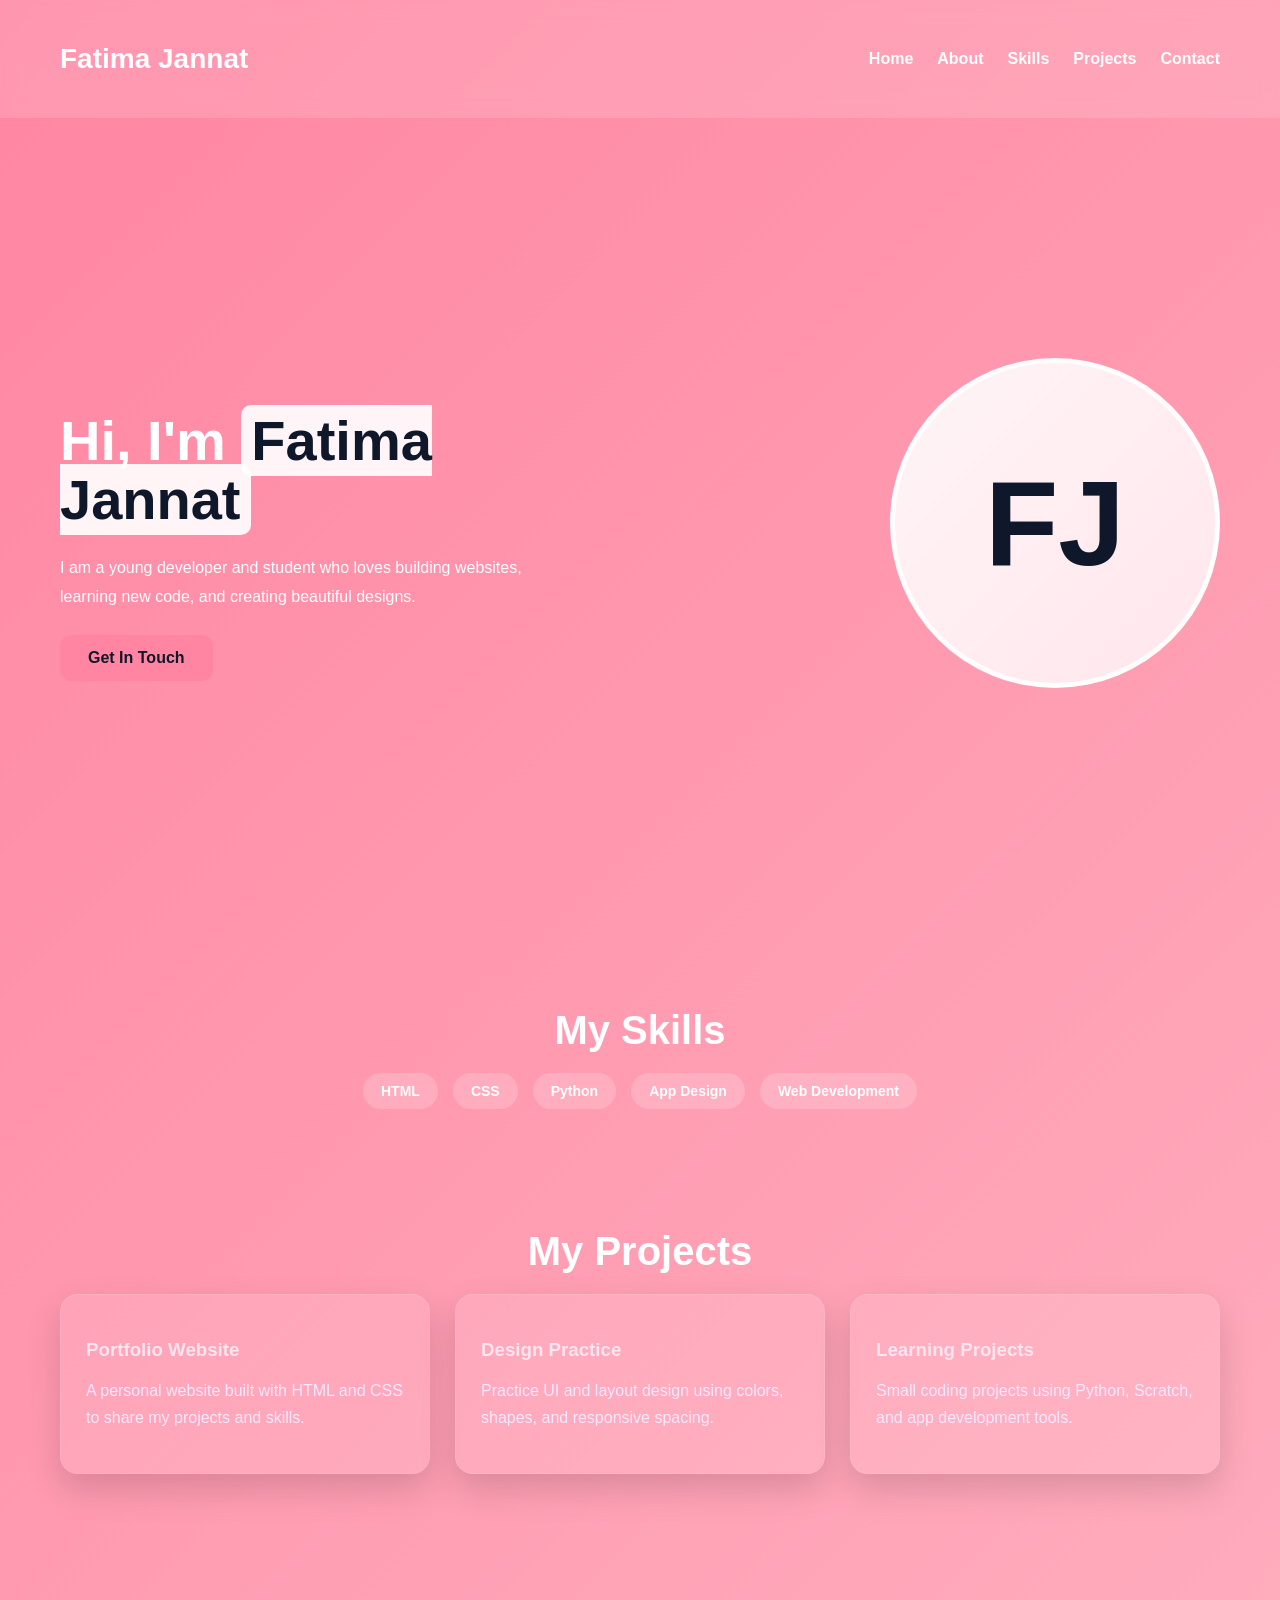
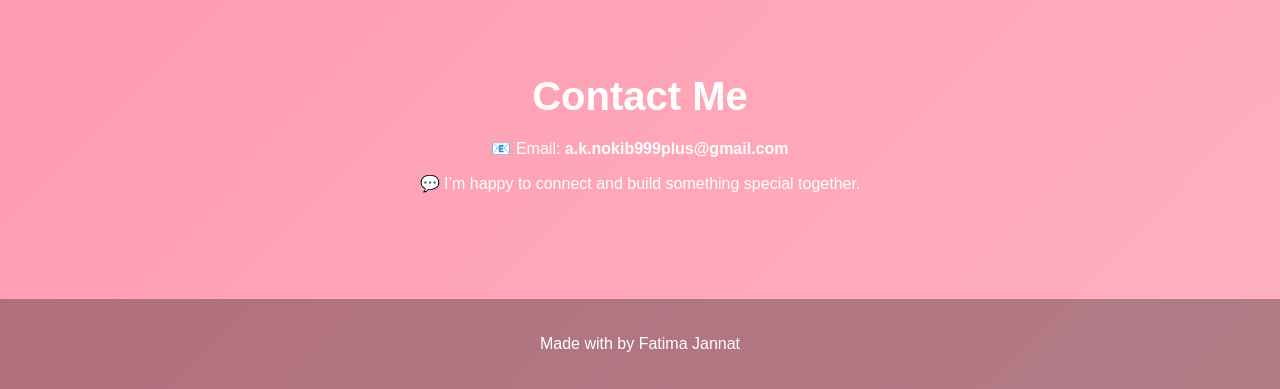
==== index.html @ 769088dd "Add files via upload I uploaded the files" ====
<!doctype html>
<html lang="en">
  <head>
    <meta charset="UTF-8" />
    <meta name="viewport" content="width=device-width, initial-scale=1.0" />
    <title>Fatima Jannat - Portfolio</title>
    <link rel="stylesheet" href="style.css" />
  </head>

  <body>
    <header class="navbar">
      <h2 class="logo">Fatima Jannat</h2>

      <ul class="menu">
        <li><a href="index.html">Home</a></li>
        <li><a href="about.html">About</a></li>
        <li><a href="skills.html">Skills</a></li>
        <li><a href="Projects.html">Projects</a></li>
        <li><a href="contact.html">Contact</a></li>
      </ul>
    </header>

    <section class="hero" id="home">
      <div class="hero-text">
        <h1>Hi, I'm <span>Fatima Jannat</span></h1>
        <p>I am a young developer and student who loves building websites, learning new code, and creating beautiful designs.</p>
        <a href="#contact" class="btn">Get In Touch</a>
      </div>

      <div class="hero-img">FJ</div>
    </section>

    <h2 class="section-title" id="skills">My Skills</h2>
    <div class="skills">
      <div class="skill-badge">HTML</div>
      <div class="skill-badge">CSS</div>
      <div class="skill-badge">Python</div>
      <div class="skill-badge">App Design</div>
      <div class="skill-badge">Web Development</div>
    </div>

    <h2 class="section-title" id="projects">My Projects</h2>
    <section class="projects">
      <div class="card">
        <h3>Portfolio Website</h3>
        <p>A personal website built with HTML and CSS to share my projects and skills.</p>
      </div>
      <div class="card">
        <h3>Design Practice</h3>
        <p>Practice UI and layout design using colors, shapes, and responsive spacing.</p>
      </div>
      <div class="card">
        <h3>Learning Projects</h3>
        <p>Small coding projects using Python, Scratch, and app development tools.</p>
      </div>
    </section>

    <section class="contact" id="contact">
      <h2 class="section-title">Contact Me</h2>
      <p>📧 Email: <a href="mailto:a.k.nokib999plus@gmail.com">a.k.nokib999plus@gmail.com</a></p>
      <p>💬 I’m happy to connect and build something special together.</p>
    </section>

    <footer>
      <p>Made with by Fatima Jannat</p>
    </footer>
  </body>
</html>
---- style.css ----
body {
  margin: 0;
  font-family: Arial;
  background: linear-gradient(-45deg, #ffb6c1, #eb79b2, #ffc0cb, #ff85a2);
  background-size: 400% 400%;
  animation: bg 10s infinite;
  color: white;
}

@keyframes bg {
  0% {
    background-position: 0% 50%;
  }
  50% {
    background-position: 100% 50%;
  }
  100% {
    background-position: 0% 50%;
  }
}

.navbar {
  display: flex;
  justify-content: space-between;
  align-items: center;
  padding: 20px 60px;
  background: rgba(255, 255, 255, 0.14);
  backdrop-filter: blur(10px);
  position: sticky;
  top: 0;
  z-index: 10;
}

.logo {
  font-size: 28px;
  font-weight: bold;
  color: white;
}

.menu {
  list-style: none;
  display: flex;
  gap: 24px;
  margin: 0;
  padding: 0;
}

.menu li a {
  color: white;
  text-decoration: none;
  font-weight: 600;
  transition: color 0.3s ease;
}

.menu li a:hover {
  color: #0f172a;
}

.hero {
  display: flex;
  justify-content: space-between;
  align-items: center;
  min-height: 90vh;
  padding: 0 60px;
  gap: 40px;
  flex-wrap: wrap;
}

.hero-text {
  max-width: 520px;
  animation: slideLeft 1.3s ease;
}

.hero-text h1 {
  font-size: 56px;
  margin-bottom: 18px;
  line-height: 1.05;
}

.hero-text h1 span {
  color: #0f172a;
  background: rgba(255, 255, 255, 0.9);
  border-radius: 10px;
  padding: 4px 10px;
}

.hero-text p {
  margin: 24px 0;
  color: white;
  line-height: 1.8;
  max-width: 520px;
}

.btn {
  display: inline-block;
  padding: 14px 28px;
  background: #ffffff;
  color: #0f172a;
  text-decoration: none;
  border-radius: 12px;
  font-weight: bold;
  transition: transform 0.3s ease;
}

.btn:hover {
  transform: scale(1.03);
}

.hero-img {
  width: 320px;
  height: 320px;
  border-radius: 50%;
  border: 5px solid rgba(255, 255, 255, 0.85);
  display: flex;
  align-items: center;
  justify-content: center;
  background: linear-gradient(135deg, rgba(255, 255, 255, 0.9), rgba(255, 255, 255, 0.75));
  font-size: 120px;
  font-weight: bold;
  color: #0f172a;
}

.section-title {
  text-align: center;
  font-size: 40px;
  margin-top: 80px;
  margin-bottom: 20px;
  color: white;
}

.projects {
  display: grid;
  grid-template-columns: repeat(auto-fit, minmax(250px, 1fr));
  gap: 25px;
  padding: 0 60px 60px;
}

.card {
  background: rgba(255, 255, 255, 0.12);
  padding: 25px;
  border-radius: 18px;
  box-shadow: 0 15px 35px rgba(0, 0, 0, 0.15);
  border: 1px solid rgba(255, 255, 255, 0.1);
  transition: transform 0.4s ease, background 0.4s ease;
}

.card:hover {
  transform: translateY(-10px);
  background: rgba(255, 255, 255, 0.22);
}

.card h3 {
  margin-bottom: 14px;
  color: #ffe4f1;
}

.card p {
  color: #f6e9ff;
  line-height: 1.7;
}

.skills {
  display: flex;
  gap: 15px;
  flex-wrap: wrap;
  justify-content: center;
  padding: 0 60px 40px;
}

.skill-badge {
  background: rgba(255, 255, 255, 0.18);
  color: white;
  padding: 10px 18px;
  border-radius: 24px;
  font-weight: 700;
  font-size: 14px;
}

.contact {
  text-align: center;
  padding: 60px 20px;
  color: white;
}

.contact a {
  color: white;
  text-decoration: none;
  font-weight: 700;
}

.contact a:hover {
  text-decoration: underline;
}

@keyframes slideLeft {
  from {
    opacity: 0;
    transform: translateX(-80px);
  }
  to {
    opacity: 1;
    transform: translateX(0);
  }
}

footer {
  text-align: center;
  padding: 20px;
  margin-top: 30px;
  background: rgba(0, 0, 0, 0.3);
}

.dark {
  background: rgb(49, 43, 43) !important;
}
.btn {
  background-color: #ff85a2;
}

.about-section {
  display: flex;
  justify-content: center;
  padding: 40px 20px;
}

.about-box {
  display: flex;
  flex-wrap: wrap;
  gap: 20px;
  background: white;
  color: black;
  padding: 20px;
  border-radius: 15px;
  width: 80%;
  max-width: 900px;
  box-shadow: 0 5px 15px rgba(0, 0, 0, 0.3);
}

.about-box img {
  width: 250px;
  border-radius: 10px;
}

.about-text h1 {
  color: pink;
}

.dark .about-box {
  background: #222;
  color: white;
}

.skills-section {
  text-align: center;
  padding: 40px 20px;
}

.skill {
  width: 70%;
  margin: auto;
  margin-bottom: 20px;
  text-align: left;
}

.bar {
  width: 100%;
  background: #ddd;
  border-radius: 20px;
  overflow: hidden;
}

.progress {
  height: 20px;
  color: white;
  text-align: right;
  padding-right: 10px;
  line-height: 20px;
}

.html {
  width: 60%;
  background: #ff4d6d;
}
.css {
  width: 85%;
  background: #ff85a2;
}
.python {
  width: 95%;
  background: #cf8490;
}
.app {
  width: 90%;
  background: #ff69b4;
}

.dark .bar {
  background: #444;
}

.projects-section {
  text-align: center;
  padding: 40px 20px;
}

.project-grid {
  display: flex;
  flex-wrap: wrap;
  justify-content: center;
  gap: 20px;
  margin-top: 20px;
}

.project-card {
  width: 250px;
  background: white;
  color: black;
  border-radius: 15px;
  overflow: hidden;
  box-shadow: 0 5px 15px rgba(0, 0, 0, 0.3);
  transition: 0.3s;
}

.project-card img {
  width: 100%;
  height: 180px;
  object-fit: cover;
}

.project-card:hover {
  transform: scale(1.05);
}

.project-card h3 {
  color: palevioletred;
}

.dark .project-card {
  background: #222;
  color: white;
}

.contact-section {
  text-align: center;
  padding: 40px 20px;
}

.contact-form {
  width: 60%;
  margin: auto;
  display: flex;
  flex-direction: column;
  gap: 10px;
}

.contact-form input,
.contact-form textarea {
  padding: 10px;
  border: none;
  border-radius: 10px;
  outline: none;
}

.contact-form textarea {
  height: 120px;
}

.contact-form button {
  padding: 10px;
  border: none;
  border-radius: 10px;
  background: palevioletred;
  color: white;
  cursor: pointer;
}

.contact-form button:hover {
  background: hotpink;
}

.dark .contact-form input,
.dark .contact-form textarea {
  background: #333;
  color: white;
}
#f{
  background: rgba(0, 0, 0, 0.3); 
  text-align: justify;
 
}
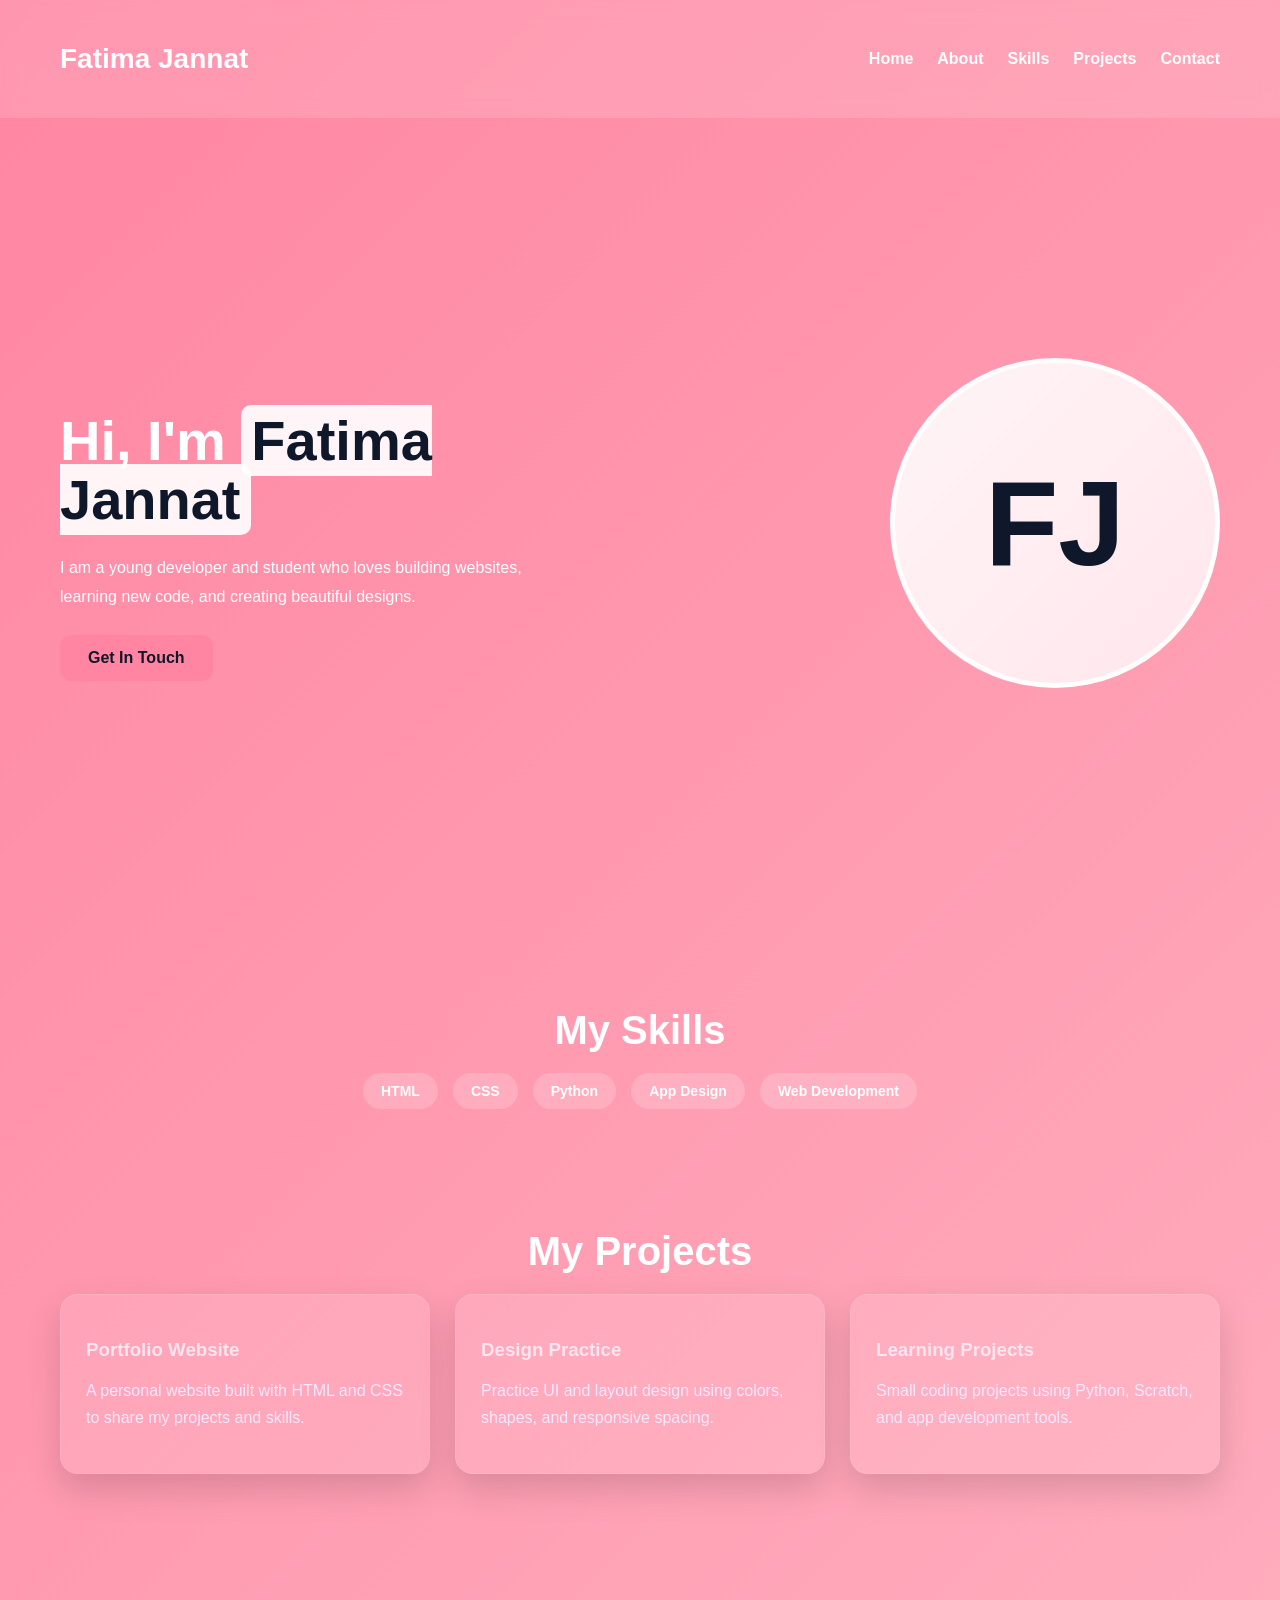
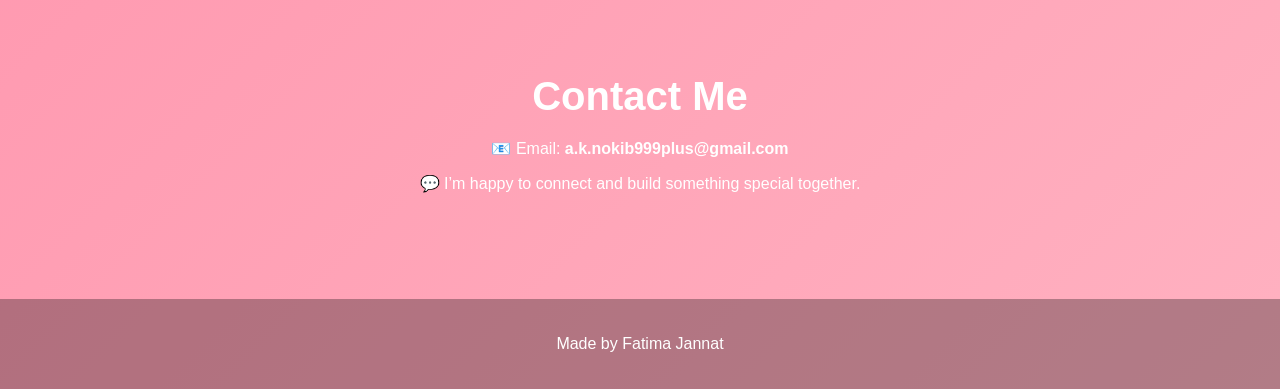
==== commit 5c507683: "Fix HTML formatting and structure" ====
--- a/index.html
+++ b/index.html
@@ -62,7 +62,7 @@
     </section>
 
     <footer>
-      <p>Made with by Fatima Jannat</p>
+      <p>Made by Fatima Jannat</p>
     </footer>
   </body>
 </html>
